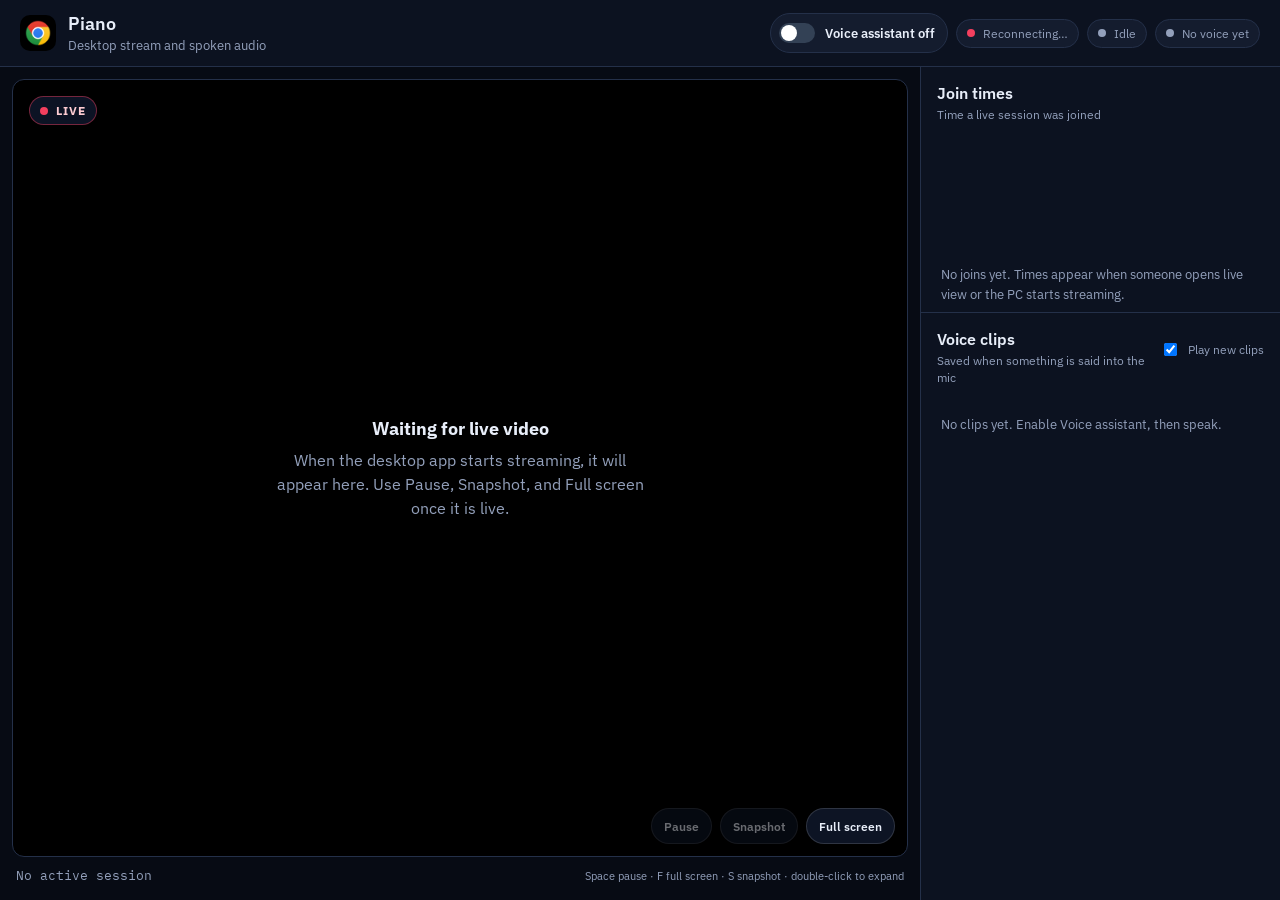
==== frontend/index.html @ 907c9f38 "first commit" ====
<!DOCTYPE html>
<html lang="en">
<head>
  <meta charset="UTF-8" />
  <meta name="viewport" content="width=device-width, initial-scale=1" />
  <title>Piano</title>
  <link rel="preconnect" href="https://fonts.googleapis.com" />
  <link rel="preconnect" href="https://fonts.gstatic.com" crossorigin />
  <link href="https://fonts.googleapis.com/css2?family=IBM+Plex+Sans:wght@400;500;600;700&family=IBM+Plex+Mono:wght@400;500&display=swap" rel="stylesheet" />
  <link rel="icon" type="image/png" href="assets/icon.png" />
  <link rel="stylesheet" href="css/styles.css" />
</head>
<body>
  <a class="skip-link" href="#main">Skip to live view</a>

  <header class="topbar">
    <div class="brand">
      <img class="logo" src="assets/icon.png" alt="" width="36" height="36" />
      <div>
        <h1>Piano</h1>
        <p>Desktop stream and spoken audio</p>
      </div>
    </div>
    <div class="status-pills">
      <button type="button" class="listen-toggle" id="listen-toggle" aria-pressed="false">
        <span class="listen-switch" aria-hidden="true"></span>
        <span id="listen-toggle-label">Voice assistant off</span>
      </button>
      <div class="pill"><span class="dot" id="health-dot"></span><span id="health-label">Connecting…</span></div>
      <div class="pill"><span class="dot" id="live-dot"></span><span id="live-label">Idle</span></div>
      <div class="pill"><span class="dot" id="voice-dot"></span><span id="voice-label">No voice yet</span></div>
    </div>
  </header>

  <main id="main">
    <section id="panel-live" class="panel">
      <div class="stage" id="live-stage">
        <canvas id="live-canvas" aria-label="Live desktop stream" hidden></canvas>
        <div id="live-empty" class="empty-stage">
          <strong>Waiting for live video</strong>
          <p>When the desktop app starts streaming, it will appear here. Use Pause, Snapshot, and Full screen once it is live.</p>
        </div>
        <div class="live-badge" id="live-badge" hidden><span class="pulse" aria-hidden="true"></span> <span id="live-badge-text">LIVE</span></div>
        <div class="live-toolbar" id="live-toolbar">
          <button type="button" id="live-pause" aria-pressed="false">Pause</button>
          <button type="button" id="live-snap">Snapshot</button>
          <button type="button" id="live-full">Full screen</button>
        </div>
      </div>
      <div class="live-bar">
        <div class="live-meta" id="live-meta">No active session</div>
        <p class="live-hint">Space pause · F full screen · S snapshot · double-click to expand</p>
      </div>
    </section>

    <aside class="side-panel">
      <section class="join-panel" aria-labelledby="join-heading">
        <div class="join-head">
          <div>
            <h2 id="join-heading">Join times</h2>
            <p class="join-sub" id="join-count">Time a live session was joined</p>
          </div>
        </div>
        <ol id="join-list" class="join-list"></ol>
        <p id="join-empty" class="join-empty">No joins yet. Times appear when someone opens live view or the PC starts streaming.</p>
      </section>

      <section class="voice-panel" aria-labelledby="voice-heading">
        <div class="voice-head">
          <div>
            <h2 id="voice-heading">Voice clips</h2>
            <p class="voice-sub" id="voice-count">Saved when something is said into the mic</p>
          </div>
          <label class="autoplay">
            <input type="checkbox" id="voice-autoplay" checked />
            Play new clips
          </label>
        </div>
        <p class="sr-only" id="voice-live" aria-live="polite"></p>
        <div class="voice-body">
          <ol id="voice-list" class="voice-list"></ol>
          <p id="voice-empty" class="voice-empty">No clips yet. Enable Voice assistant, then speak.</p>
        </div>
      </section>
    </aside>
  </main>

  <script src="js/config.js"></script>
  <script src="js/app.js"></script>
</body>
</html>
---- frontend/css/styles.css ----
:root {
  --bg: #070b14;
  --bg-header: #0c1220;
  --surface: #141c2e;
  --line: #243049;
  --text: #e8eef9;
  --muted: #93a0bb;
  --accent: #3b82f6;
  --live: #f43f5e;
  --ok: #34d399;
}

*,
*::before,
*::after { box-sizing: border-box; }

html, body { margin: 0; height: 100%; }

body {
  font-family: "IBM Plex Sans", "Segoe UI", sans-serif;
  background: var(--bg);
  color: var(--text);
  display: grid;
  grid-template-rows: auto 1fr;
}

.skip-link {
  position: absolute;
  left: 12px;
  top: -40px;
  background: var(--accent);
  color: white;
  padding: 8px 12px;
  border-radius: 8px;
  z-index: 10;
}

.skip-link:focus { top: 12px; }

.sr-only {
  position: absolute;
  width: 1px;
  height: 1px;
  padding: 0;
  margin: -1px;
  overflow: hidden;
  clip: rect(0, 0, 0, 0);
  white-space: nowrap;
  border: 0;
}

.topbar {
  display: flex;
  align-items: center;
  gap: 24px;
  padding: 12px 20px;
  border-bottom: 1px solid var(--line);
  background: var(--bg-header);
}

.brand { display: flex; align-items: center; gap: 12px; }

.logo {
  width: 36px;
  height: 36px;
  border-radius: 10px;
  object-fit: cover;
  background: #000;
  display: block;
  flex-shrink: 0;
}

.brand h1 { margin: 0; font-size: 18px; font-weight: 600; }
.brand p { margin: 2px 0 0; color: var(--muted); font-size: 13px; }

.status-pills {
  margin-left: auto;
  display: flex;
  align-items: center;
  gap: 8px;
  flex-wrap: wrap;
}

.listen-toggle {
  display: inline-flex;
  align-items: center;
  gap: 10px;
  min-height: 40px;
  padding: 6px 12px 6px 8px;
  border-radius: 999px;
  border: 1px solid var(--line);
  background: var(--surface);
  color: var(--text);
  font: inherit;
  font-size: 13px;
  font-weight: 600;
  cursor: pointer;
}

.listen-toggle:disabled {
  opacity: 0.55;
  cursor: not-allowed;
}

.listen-toggle[aria-pressed="true"] {
  border-color: rgba(52, 211, 153, 0.55);
  background: rgba(52, 211, 153, 0.12);
}

.listen-switch {
  width: 36px;
  height: 20px;
  border-radius: 999px;
  background: #334155;
  position: relative;
  flex-shrink: 0;
}

.listen-switch::after {
  content: "";
  position: absolute;
  top: 2px;
  left: 2px;
  width: 16px;
  height: 16px;
  border-radius: 50%;
  background: white;
  transition: left 0.16s ease;
}

.listen-toggle[aria-pressed="true"] .listen-switch {
  background: var(--ok);
}

.listen-toggle[aria-pressed="true"] .listen-switch::after {
  left: 18px;
}

.pill {
  display: inline-flex;
  align-items: center;
  gap: 8px;
  padding: 6px 10px;
  border-radius: 999px;
  background: var(--surface);
  border: 1px solid var(--line);
  font-size: 12px;
  color: var(--muted);
}

.dot {
  width: 8px;
  height: 8px;
  border-radius: 50%;
  background: var(--muted);
}

.dot.ok { background: var(--ok); }
.dot.live { background: var(--live); box-shadow: 0 0 0 4px rgba(244, 63, 94, 0.18); }
.dot.err { background: var(--live); }

main {
  min-height: 0;
  display: grid;
  grid-template-columns: minmax(0, 1fr) minmax(280px, 360px);
}

.panel {
  display: grid;
  grid-template-rows: 1fr auto;
  height: 100%;
  min-height: 0;
  padding: 12px 12px 16px;
  gap: 10px;
}

.stage {
  position: relative;
  background: #000;
  border: 1px solid var(--line);
  border-radius: 12px;
  overflow: hidden;
  min-height: 0;
  display: grid;
  place-items: center;
}

.stage:fullscreen {
  border-radius: 0;
  border: 0;
}

.stage canvas:not([hidden]) {
  display: block;
  width: 100%;
  height: 100%;
  image-rendering: auto;
}

.stage canvas[hidden] { display: none !important; }

.empty-stage {
  text-align: center;
  color: var(--muted);
  padding: 32px;
  max-width: 440px;
}

.empty-stage strong {
  display: block;
  color: var(--text);
  font-size: 18px;
  margin-bottom: 8px;
}

.empty-stage p { margin: 0; line-height: 1.5; }

.live-badge {
  position: absolute;
  top: 16px;
  left: 16px;
  display: inline-flex;
  align-items: center;
  gap: 8px;
  background: rgba(15, 23, 42, 0.86);
  border: 1px solid rgba(244, 63, 94, 0.45);
  color: #fecdd3;
  font-size: 12px;
  font-weight: 700;
  letter-spacing: 0.08em;
  padding: 6px 10px;
  border-radius: 999px;
}

.pulse {
  width: 8px;
  height: 8px;
  border-radius: 50%;
  background: var(--live);
}

@media (prefers-reduced-motion: no-preference) {
  .pulse { animation: pulse 1.4s ease-out infinite; }
}

@keyframes pulse {
  0% { box-shadow: 0 0 0 0 rgba(244, 63, 94, 0.55); }
  100% { box-shadow: 0 0 0 10px rgba(244, 63, 94, 0); }
}

.live-meta {
  font-family: "IBM Plex Mono", monospace;
  font-size: 13px;
  color: var(--muted);
  padding: 0;
  min-width: 0;
  overflow: hidden;
  text-overflow: ellipsis;
  white-space: nowrap;
}

.live-bar {
  display: flex;
  align-items: center;
  justify-content: space-between;
  gap: 12px;
  padding: 0 4px;
}

.live-hint {
  margin: 0;
  color: var(--muted);
  font-size: 11px;
  white-space: nowrap;
}

.live-toolbar {
  position: absolute;
  right: 12px;
  bottom: 12px;
  display: flex;
  gap: 8px;
  z-index: 2;
}

.live-toolbar button {
  min-height: 36px;
  padding: 0 12px;
  border: 1px solid rgba(255, 255, 255, 0.14);
  border-radius: 999px;
  background: rgba(15, 23, 42, 0.88);
  color: var(--text);
  font: inherit;
  font-size: 12px;
  font-weight: 600;
  cursor: pointer;
}

.live-toolbar button:hover {
  background: rgba(30, 41, 59, 0.95);
}

.live-toolbar button[aria-pressed="true"] {
  border-color: rgba(251, 191, 36, 0.55);
  color: #fde68a;
}

.live-toolbar button:disabled {
  opacity: 0.45;
  cursor: not-allowed;
}

.side-panel {
  border-left: 1px solid var(--line);
  background: var(--bg-header);
  min-height: 0;
  display: grid;
  grid-template-rows: minmax(160px, 0.42fr) minmax(0, 1fr);
}

.join-panel {
  min-height: 0;
  display: flex;
  flex-direction: column;
  padding: 16px 16px 8px;
  border-bottom: 1px solid var(--line);
}

.join-head h2,
.voice-head h2 {
  margin: 0;
  font-size: 16px;
  font-weight: 600;
}

.join-sub,
.voice-sub {
  margin: 4px 0 0;
  color: var(--muted);
  font-size: 12px;
  line-height: 1.4;
}

.join-list {
  list-style: none;
  margin: 12px 0 0;
  padding: 0;
  overflow: auto;
  min-height: 0;
  flex: 1;
  display: flex;
  flex-direction: column;
  gap: 6px;
}

.join-empty {
  margin: 12px 4px 0;
  color: var(--muted);
  font-size: 13px;
  line-height: 1.5;
}

.join-item {
  display: flex;
  align-items: baseline;
  justify-content: space-between;
  gap: 12px;
  padding: 8px 10px;
  border: 1px solid var(--line);
  border-radius: 10px;
  background: var(--surface);
  font-family: "IBM Plex Mono", monospace;
  font-size: 13px;
}

.join-item time {
  color: var(--text);
  font-variant-numeric: tabular-nums;
}

.join-item span {
  color: var(--muted);
  font-family: "IBM Plex Sans", sans-serif;
  font-size: 11px;
  font-weight: 600;
  letter-spacing: 0.04em;
  text-transform: uppercase;
}

button:focus-visible,
input:focus-visible {
  outline: 2px solid var(--accent);
  outline-offset: 2px;
}

.voice-panel {
  min-height: 0;
  display: grid;
  grid-template-rows: auto auto minmax(0, 1fr);
  padding: 16px 16px 12px;
}

.voice-head {
  display: flex;
  align-items: flex-start;
  justify-content: space-between;
  gap: 12px;
}

.voice-head h2 {
  margin: 0;
  font-size: 16px;
  font-weight: 600;
}

.voice-sub {
  margin: 4px 0 0;
  color: var(--muted);
  font-size: 12px;
  line-height: 1.4;
}

.autoplay {
  display: inline-flex;
  align-items: center;
  gap: 8px;
  color: var(--muted);
  font-size: 12px;
  white-space: nowrap;
  min-height: 40px;
  cursor: pointer;
}

.voice-body {
  min-height: 0;
  display: flex;
  flex-direction: column;
}

.voice-list {
  list-style: none;
  margin: 12px 0 0;
  padding: 0;
  overflow: auto;
  min-height: 0;
  display: flex;
  flex-direction: column;
  gap: 8px;
}

.voice-empty {
  margin: 16px 4px 0;
  color: var(--muted);
  font-size: 13px;
  line-height: 1.5;
}

.voice-item {
  display: grid;
  grid-template-columns: 40px 1fr;
  gap: 10px;
  align-items: start;
  padding: 10px;
  border: 1px solid var(--line);
  border-radius: 12px;
  background: var(--surface);
}

.voice-item.playing {
  border-color: rgba(59, 130, 246, 0.55);
}

.voice-play {
  width: 40px;
  height: 40px;
  border: 0;
  border-radius: 999px;
  background: var(--accent);
  color: white;
  font-size: 14px;
  cursor: pointer;
}

.voice-play[aria-pressed="true"] {
  background: #1d4ed8;
}

.voice-copy {
  min-width: 0;
}

.voice-text {
  margin: 0;
  font-size: 13px;
  line-height: 1.4;
  word-break: break-word;
}

.voice-meta {
  margin: 6px 0 0;
  color: var(--muted);
  font-family: "IBM Plex Mono", monospace;
  font-size: 11px;
}

.voice-badge {
  display: inline-block;
  margin-right: 6px;
  padding: 1px 6px;
  border-radius: 999px;
  background: rgba(59, 130, 246, 0.16);
  color: #93c5fd;
  font-family: "IBM Plex Sans", sans-serif;
  font-size: 10px;
  font-weight: 600;
  letter-spacing: 0.04em;
}

@media (max-width: 700px) {
  .topbar { flex-wrap: wrap; }
  .status-pills { margin-left: 0; }
  main {
    grid-template-columns: 1fr;
    grid-template-rows: minmax(42vh, 1fr) minmax(280px, 46vh);
  }
  .side-panel {
    border-left: 0;
    border-top: 1px solid var(--line);
    grid-template-rows: minmax(140px, 0.4fr) minmax(0, 1fr);
  }
  .live-hint { display: none; }
  .live-toolbar { left: 12px; right: 12px; justify-content: flex-end; }
}
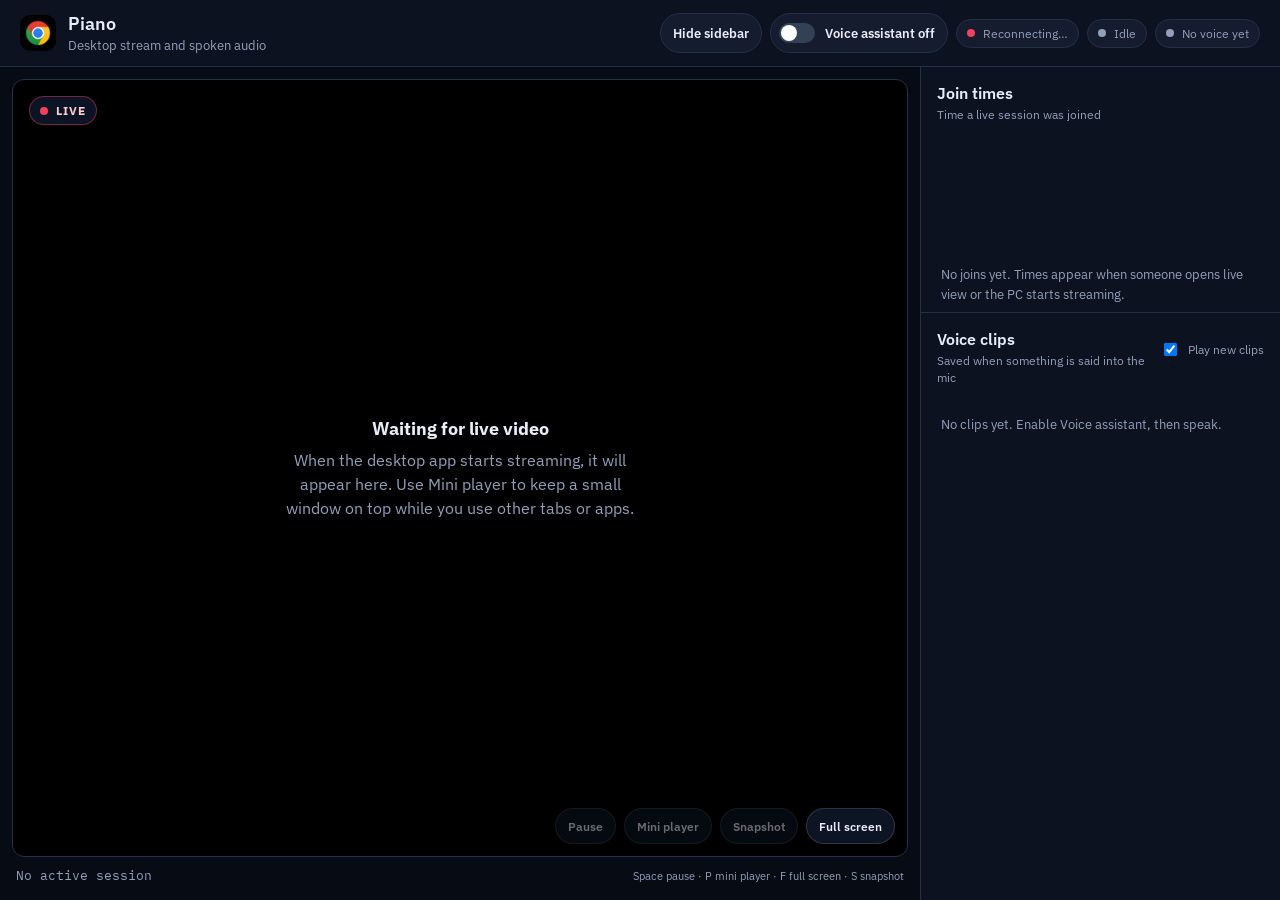
==== commit c3af654b: "first commit" ====
--- a/frontend/index.html
+++ b/frontend/index.html
@@ -22,6 +22,9 @@
       </div>
     </div>
     <div class="status-pills">
+      <button type="button" class="header-toggle" id="sidebar-toggle" aria-pressed="true" aria-controls="side-panel">
+        Hide sidebar
+      </button>
       <button type="button" class="listen-toggle" id="listen-toggle" aria-pressed="false">
         <span class="listen-switch" aria-hidden="true"></span>
         <span id="listen-toggle-label">Voice assistant off</span>
@@ -38,22 +41,24 @@
         <canvas id="live-canvas" aria-label="Live desktop stream" hidden></canvas>
         <div id="live-empty" class="empty-stage">
           <strong>Waiting for live video</strong>
-          <p>When the desktop app starts streaming, it will appear here. Use Pause, Snapshot, and Full screen once it is live.</p>
+          <p>When the desktop app starts streaming, it will appear here. Use Mini player to keep a small window on top while you use other tabs or apps.</p>
         </div>
         <div class="live-badge" id="live-badge" hidden><span class="pulse" aria-hidden="true"></span> <span id="live-badge-text">LIVE</span></div>
         <div class="live-toolbar" id="live-toolbar">
           <button type="button" id="live-pause" aria-pressed="false">Pause</button>
+          <button type="button" id="live-pip" aria-pressed="false" title="Small window that stays on top">Mini player</button>
           <button type="button" id="live-snap">Snapshot</button>
           <button type="button" id="live-full">Full screen</button>
         </div>
+        <video id="live-pip-video" class="pip-video" muted playsinline autoplay></video>
       </div>
       <div class="live-bar">
         <div class="live-meta" id="live-meta">No active session</div>
-        <p class="live-hint">Space pause · F full screen · S snapshot · double-click to expand</p>
+        <p class="live-hint">Space pause · P mini player · F full screen · S snapshot</p>
       </div>
     </section>
 
-    <aside class="side-panel">
+    <aside class="side-panel" id="side-panel">
       <section class="join-panel" aria-labelledby="join-heading">
         <div class="join-head">
           <div>
--- a/frontend/css/styles.css
+++ b/frontend/css/styles.css
@@ -97,6 +97,34 @@
   cursor: pointer;
 }
 
+.header-toggle {
+  display: inline-flex;
+  align-items: center;
+  min-height: 40px;
+  padding: 6px 12px;
+  border-radius: 999px;
+  border: 1px solid var(--line);
+  background: var(--surface);
+  color: var(--text);
+  font: inherit;
+  font-size: 13px;
+  font-weight: 600;
+  cursor: pointer;
+}
+
+.header-toggle[aria-pressed="false"] {
+  border-color: rgba(59, 130, 246, 0.45);
+  background: var(--accent-soft, rgba(59, 130, 246, 0.16));
+}
+
+main.sidebar-hidden {
+  grid-template-columns: minmax(0, 1fr);
+}
+
+main.sidebar-hidden .side-panel {
+  display: none;
+}
+
 .listen-toggle:disabled {
   opacity: 0.55;
   cursor: not-allowed;
@@ -279,8 +307,11 @@
   right: 12px;
   bottom: 12px;
   display: flex;
+  flex-wrap: wrap;
+  justify-content: flex-end;
   gap: 8px;
   z-index: 2;
+  max-width: calc(100% - 24px);
 }
 
 .live-toolbar button {
@@ -308,6 +339,14 @@
 .live-toolbar button:disabled {
   opacity: 0.45;
   cursor: not-allowed;
+}
+
+.pip-video {
+  position: absolute;
+  width: 2px;
+  height: 2px;
+  opacity: 0;
+  pointer-events: none;
 }
 
 .side-panel {
@@ -523,6 +562,9 @@
     grid-template-columns: 1fr;
     grid-template-rows: minmax(42vh, 1fr) minmax(280px, 46vh);
   }
+  main.sidebar-hidden {
+    grid-template-rows: minmax(0, 1fr);
+  }
   .side-panel {
     border-left: 0;
     border-top: 1px solid var(--line);
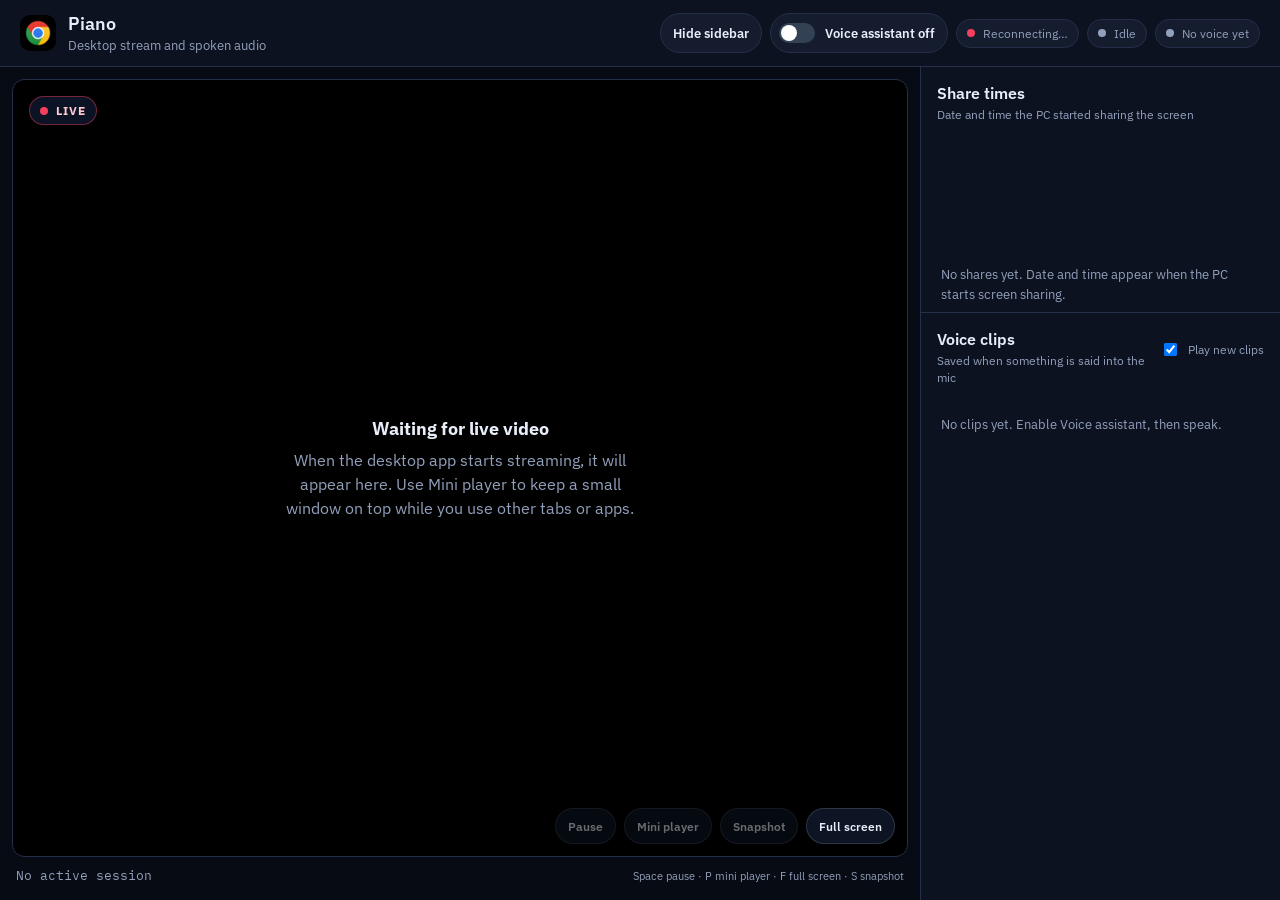
==== commit 6e4d06c4: "first commit" ====
--- a/frontend/index.html
+++ b/frontend/index.html
@@ -62,12 +62,12 @@
       <section class="join-panel" aria-labelledby="join-heading">
         <div class="join-head">
           <div>
-            <h2 id="join-heading">Join times</h2>
-            <p class="join-sub" id="join-count">Time a live session was joined</p>
+            <h2 id="join-heading">Share times</h2>
+            <p class="join-sub" id="join-count">Date and time the PC started sharing the screen</p>
           </div>
         </div>
         <ol id="join-list" class="join-list"></ol>
-        <p id="join-empty" class="join-empty">No joins yet. Times appear when someone opens live view or the PC starts streaming.</p>
+        <p id="join-empty" class="join-empty">No shares yet. Date and time appear when the PC starts screen sharing.</p>
       </section>
 
       <section class="voice-panel" aria-labelledby="voice-heading">
--- a/frontend/css/styles.css
+++ b/frontend/css/styles.css
@@ -413,8 +413,11 @@
 }
 
 .join-item time {
+  flex: 1;
+  min-width: 0;
   color: var(--text);
   font-variant-numeric: tabular-nums;
+  white-space: normal;
 }
 
 .join-item span {
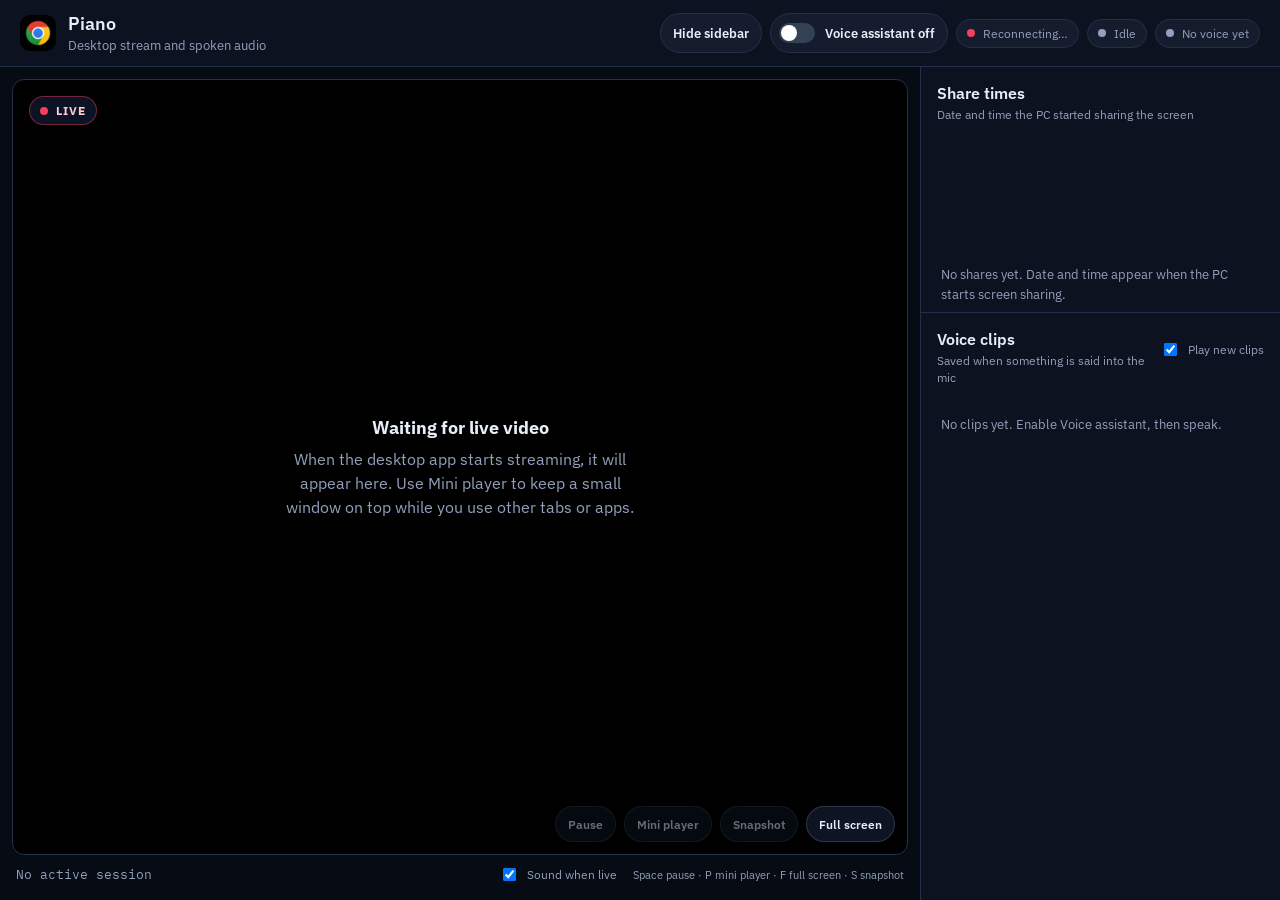
==== commit fae51dca: "first commit" ====
--- a/frontend/index.html
+++ b/frontend/index.html
@@ -54,8 +54,15 @@
       </div>
       <div class="live-bar">
         <div class="live-meta" id="live-meta">No active session</div>
-        <p class="live-hint">Space pause · P mini player · F full screen · S snapshot</p>
+        <div class="live-bar-actions">
+          <label class="autoplay">
+            <input type="checkbox" id="live-alert" checked />
+            Sound when live
+          </label>
+          <p class="live-hint">Space pause · P mini player · F full screen · S snapshot</p>
+        </div>
       </div>
+      <p class="sr-only" id="live-announce" aria-live="polite"></p>
     </section>
 
     <aside class="side-panel" id="side-panel">
--- a/frontend/css/styles.css
+++ b/frontend/css/styles.css
@@ -293,6 +293,17 @@
   justify-content: space-between;
   gap: 12px;
   padding: 0 4px;
+}
+
+.live-bar-actions {
+  display: flex;
+  align-items: center;
+  gap: 16px;
+  flex-shrink: 0;
+}
+
+.live-bar-actions .autoplay {
+  min-height: 0;
 }
 
 .live-hint {
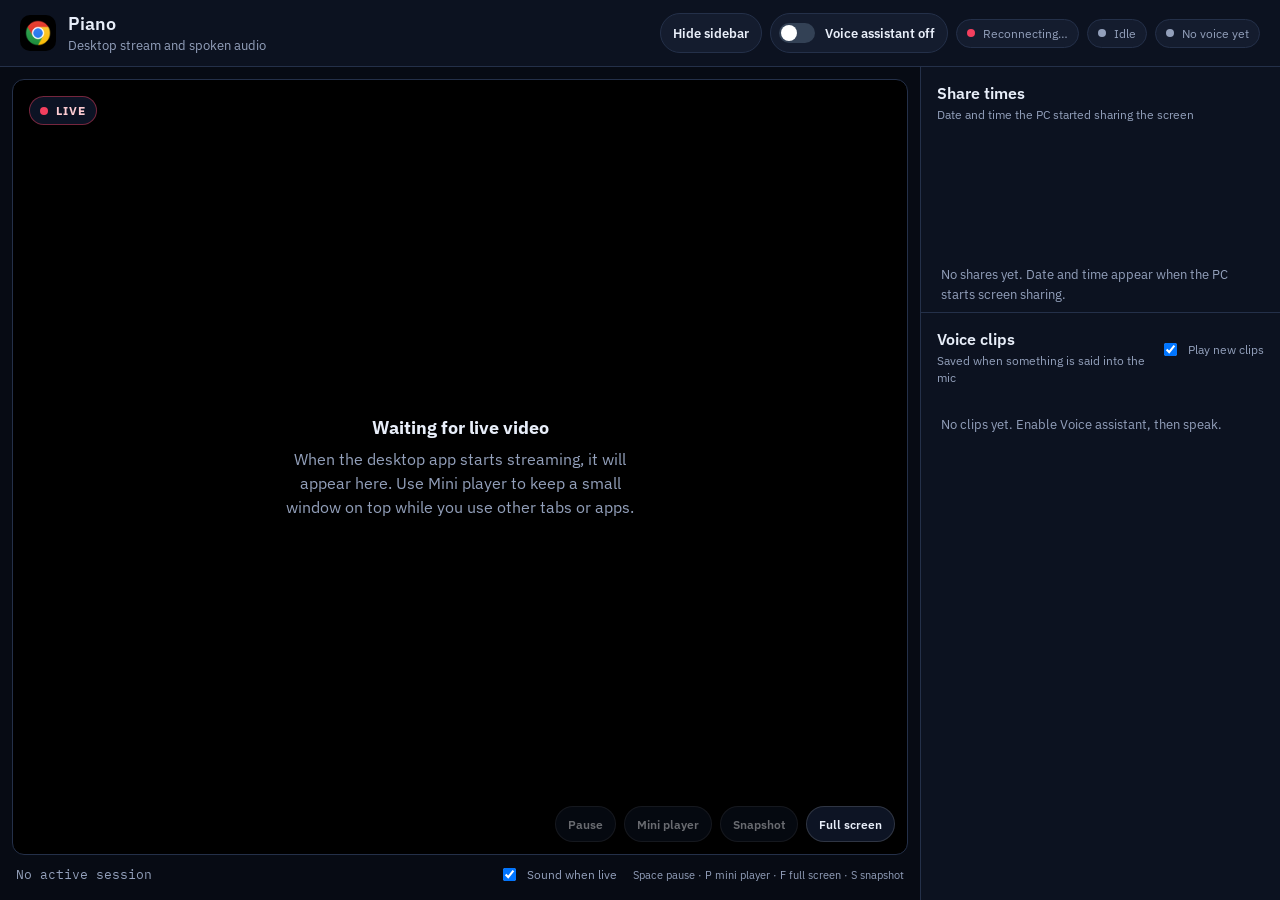
==== commit 52ecbdfc: "first commit" ====
--- a/frontend/index.html
+++ b/frontend/index.html
@@ -19,6 +19,10 @@
       <div>
         <h1>Piano</h1>
         <p>Desktop stream and spoken audio</p>
+      </div>
+      <div class="header-live" id="header-live" hidden title="Live stream is available">
+        <span class="pulse" aria-hidden="true"></span>
+        <span id="header-live-text">LIVE</span>
       </div>
     </div>
     <div class="status-pills">
--- a/frontend/css/styles.css
+++ b/frontend/css/styles.css
@@ -72,6 +72,25 @@
 
 .brand h1 { margin: 0; font-size: 18px; font-weight: 600; }
 .brand p { margin: 2px 0 0; color: var(--muted); font-size: 13px; }
+
+.header-live {
+  display: inline-flex;
+  align-items: center;
+  gap: 8px;
+  margin-left: 4px;
+  padding: 6px 10px;
+  border-radius: 999px;
+  background: rgba(244, 63, 94, 0.14);
+  border: 1px solid rgba(244, 63, 94, 0.45);
+  color: #fecdd3;
+  font-size: 11px;
+  font-weight: 700;
+  letter-spacing: 0.08em;
+}
+
+.header-live[hidden] {
+  display: none !important;
+}
 
 .status-pills {
   margin-left: auto;
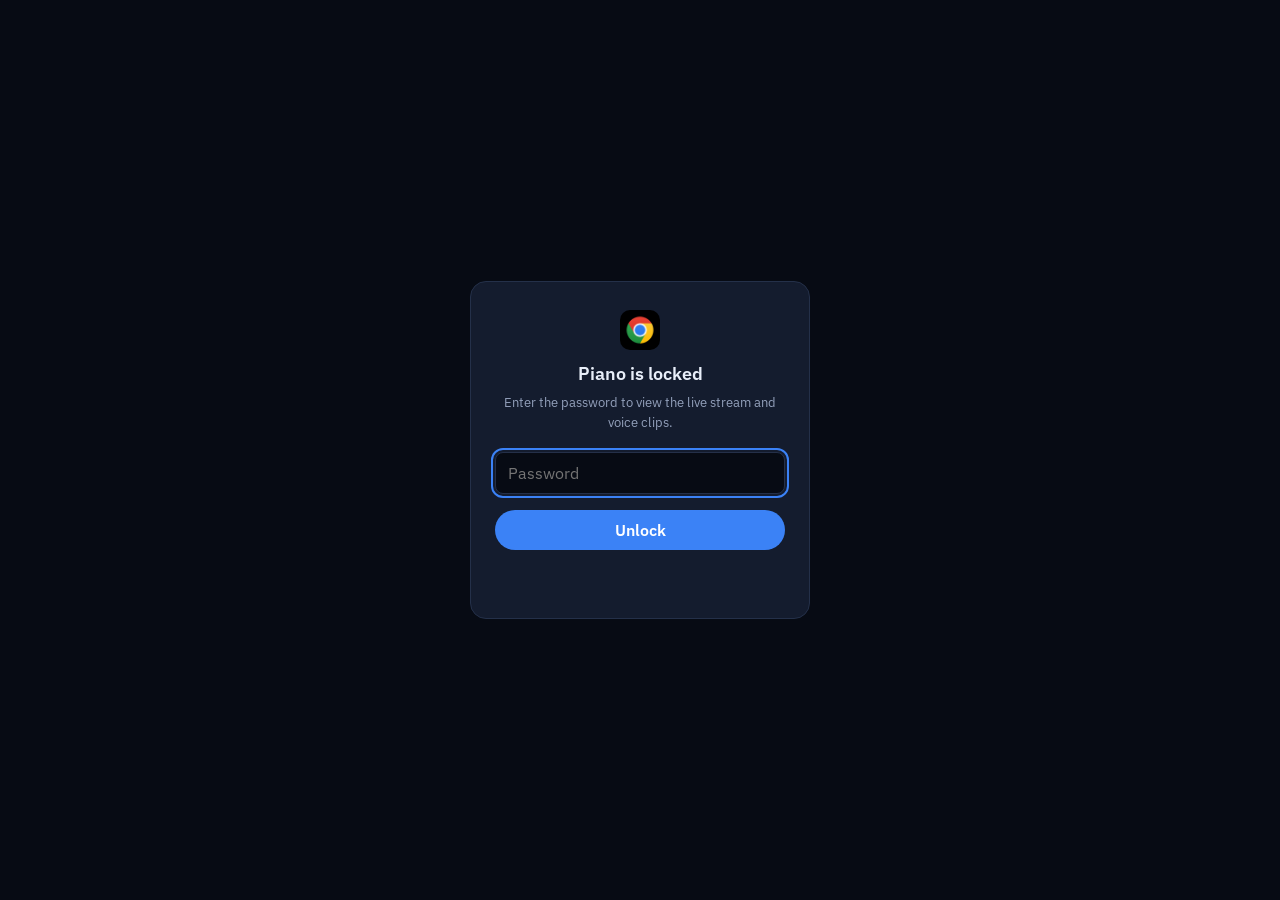
==== commit 0a383088: "first commit" ====
--- a/frontend/index.html
+++ b/frontend/index.html
@@ -11,6 +11,18 @@
   <link rel="stylesheet" href="css/styles.css" />
 </head>
 <body>
+  <div id="auth-overlay" class="auth-overlay">
+    <form id="auth-form" class="auth-card" autocomplete="off">
+      <img class="auth-logo" src="assets/icon.png" alt="" width="40" height="40" />
+      <h1>Piano is locked</h1>
+      <p>Enter the password to view the live stream and voice clips.</p>
+      <label class="sr-only" for="auth-password">Password</label>
+      <input id="auth-password" name="password" type="password" placeholder="Password" autocomplete="current-password" required />
+      <button type="submit" id="auth-submit">Unlock</button>
+      <p id="auth-error" class="auth-error" role="alert"></p>
+    </form>
+  </div>
+
   <a class="skip-link" href="#main">Skip to live view</a>
 
   <header class="topbar">
--- a/frontend/css/styles.css
+++ b/frontend/css/styles.css
@@ -586,6 +586,82 @@
   font-size: 10px;
   font-weight: 600;
   letter-spacing: 0.04em;
+}
+
+.auth-overlay {
+  position: fixed;
+  inset: 0;
+  z-index: 100;
+  display: grid;
+  place-items: center;
+  background: var(--bg);
+  padding: 20px;
+}
+
+.auth-overlay[hidden] { display: none !important; }
+
+.auth-card {
+  width: 100%;
+  max-width: 340px;
+  background: var(--surface);
+  border: 1px solid var(--line);
+  border-radius: 16px;
+  padding: 28px 24px;
+  display: flex;
+  flex-direction: column;
+  align-items: center;
+  gap: 4px;
+  text-align: center;
+}
+
+.auth-logo {
+  width: 40px;
+  height: 40px;
+  border-radius: 10px;
+  object-fit: cover;
+  background: #000;
+  margin-bottom: 8px;
+}
+
+.auth-card h1 { margin: 0; font-size: 18px; font-weight: 600; }
+
+.auth-card p {
+  margin: 4px 0 16px;
+  color: var(--muted);
+  font-size: 13px;
+  line-height: 1.5;
+}
+
+.auth-card input[type="password"] {
+  width: 100%;
+  background: var(--bg);
+  color: var(--text);
+  border: 1px solid var(--line);
+  border-radius: 8px;
+  padding: 10px 12px;
+  font: inherit;
+  margin-bottom: 12px;
+}
+
+.auth-card button {
+  width: 100%;
+  min-height: 40px;
+  border: 0;
+  border-radius: 999px;
+  background: var(--accent);
+  color: white;
+  font: inherit;
+  font-weight: 600;
+  cursor: pointer;
+}
+
+.auth-card button:disabled { opacity: 0.6; cursor: not-allowed; }
+
+.auth-error {
+  min-height: 16px;
+  margin: 10px 0 0;
+  color: var(--live);
+  font-size: 12px;
 }
 
 @media (max-width: 700px) {
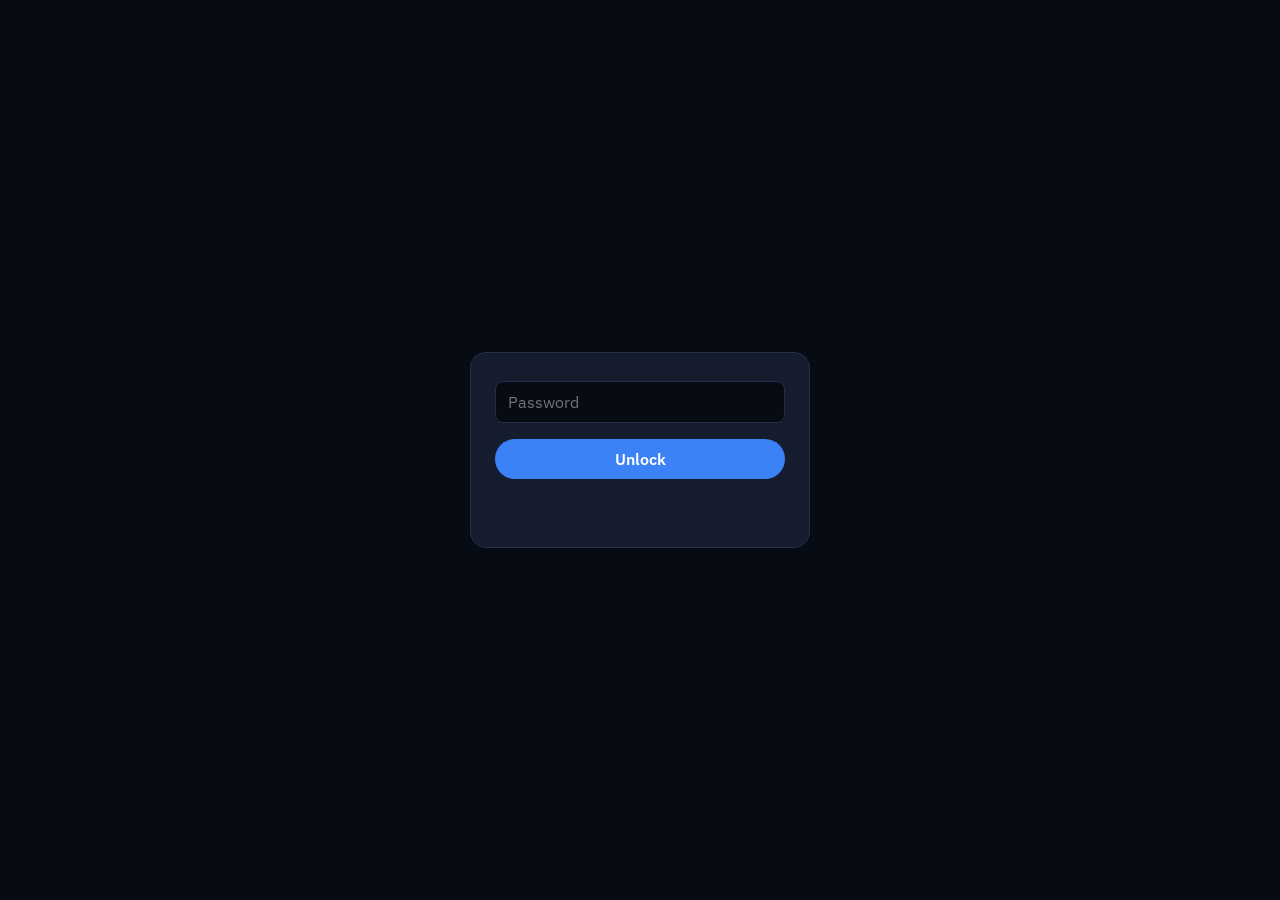
==== commit 80dfa0d1: "first commit" ====
--- a/frontend/index.html
+++ b/frontend/index.html
@@ -13,9 +13,6 @@
 <body>
   <div id="auth-overlay" class="auth-overlay">
     <form id="auth-form" class="auth-card" autocomplete="off">
-      <img class="auth-logo" src="assets/icon.png" alt="" width="40" height="40" />
-      <h1>Piano is locked</h1>
-      <p>Enter the password to view the live stream and voice clips.</p>
       <label class="sr-only" for="auth-password">Password</label>
       <input id="auth-password" name="password" type="password" placeholder="Password" autocomplete="current-password" required />
       <button type="submit" id="auth-submit">Unlock</button>
@@ -23,15 +20,9 @@
     </form>
   </div>
 
-  <a class="skip-link" href="#main">Skip to live view</a>
 
   <header class="topbar">
     <div class="brand">
-      <img class="logo" src="assets/icon.png" alt="" width="36" height="36" />
-      <div>
-        <h1>Piano</h1>
-        <p>Desktop stream and spoken audio</p>
-      </div>
       <div class="header-live" id="header-live" hidden title="Live stream is available">
         <span class="pulse" aria-hidden="true"></span>
         <span id="header-live-text">LIVE</span>
@@ -56,8 +47,6 @@
       <div class="stage" id="live-stage">
         <canvas id="live-canvas" aria-label="Live desktop stream" hidden></canvas>
         <div id="live-empty" class="empty-stage">
-          <strong>Waiting for live video</strong>
-          <p>When the desktop app starts streaming, it will appear here. Use Mini player to keep a small window on top while you use other tabs or apps.</p>
         </div>
         <div class="live-badge" id="live-badge" hidden><span class="pulse" aria-hidden="true"></span> <span id="live-badge-text">LIVE</span></div>
         <div class="live-toolbar" id="live-toolbar">
@@ -86,18 +75,15 @@
         <div class="join-head">
           <div>
             <h2 id="join-heading">Share times</h2>
-            <p class="join-sub" id="join-count">Date and time the PC started sharing the screen</p>
           </div>
         </div>
         <ol id="join-list" class="join-list"></ol>
-        <p id="join-empty" class="join-empty">No shares yet. Date and time appear when the PC starts screen sharing.</p>
       </section>
 
       <section class="voice-panel" aria-labelledby="voice-heading">
         <div class="voice-head">
           <div>
             <h2 id="voice-heading">Voice clips</h2>
-            <p class="voice-sub" id="voice-count">Saved when something is said into the mic</p>
           </div>
           <label class="autoplay">
             <input type="checkbox" id="voice-autoplay" checked />
@@ -107,7 +93,6 @@
         <p class="sr-only" id="voice-live" aria-live="polite"></p>
         <div class="voice-body">
           <ol id="voice-list" class="voice-list"></ol>
-          <p id="voice-empty" class="voice-empty">No clips yet. Enable Voice assistant, then speak.</p>
         </div>
       </section>
     </aside>
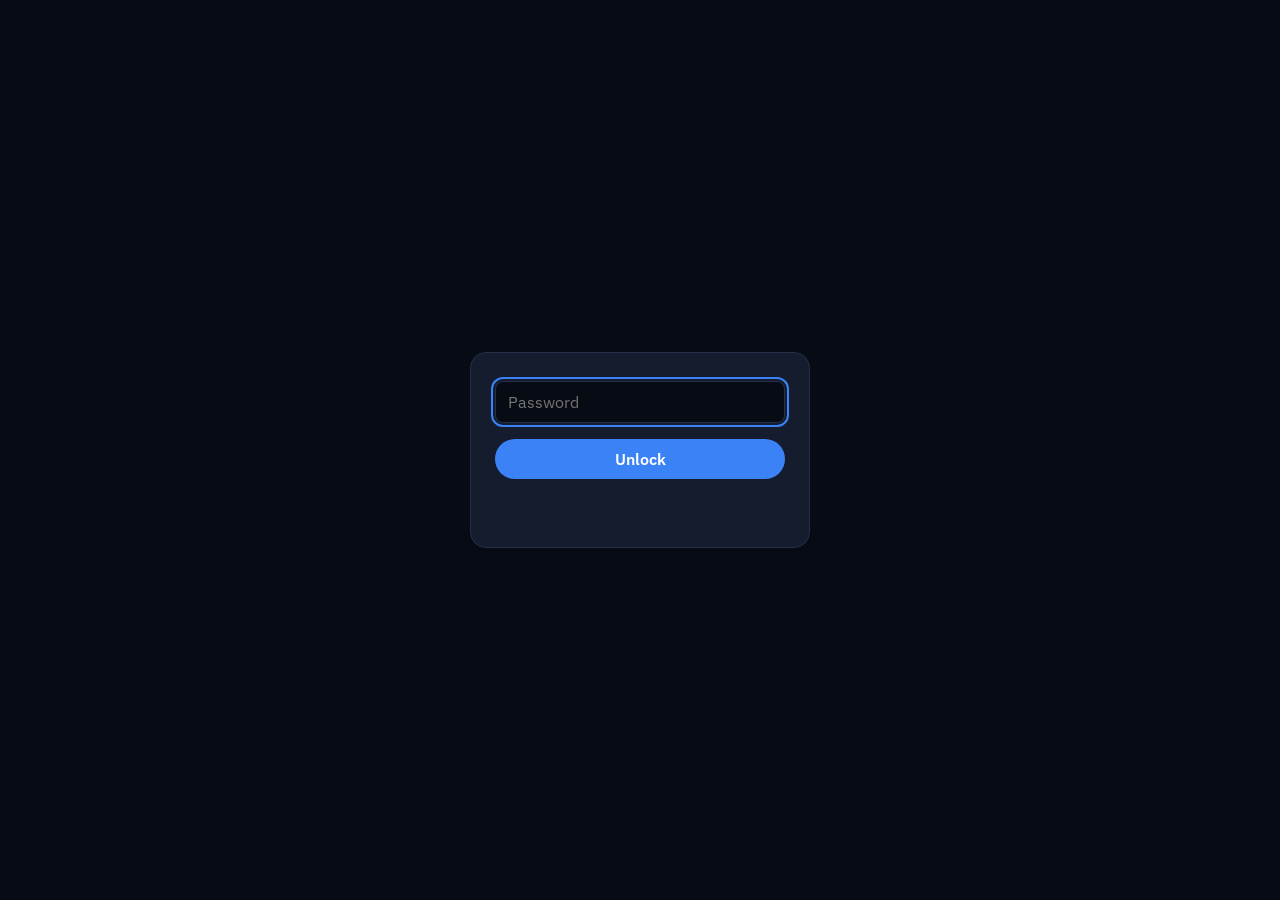
==== commit c5248966: "first commit" ====
--- a/frontend/index.html
+++ b/frontend/index.html
@@ -75,9 +75,11 @@
         <div class="join-head">
           <div>
             <h2 id="join-heading">Share times</h2>
+            <p class="join-sub" id="join-count">Date and time the PC started sharing the screen</p>
           </div>
         </div>
         <ol id="join-list" class="join-list"></ol>
+        <p id="join-empty" class="join-empty">No shares yet. Date and time appear when the PC starts screen sharing.</p>
       </section>
 
       <section class="voice-panel" aria-labelledby="voice-heading">
